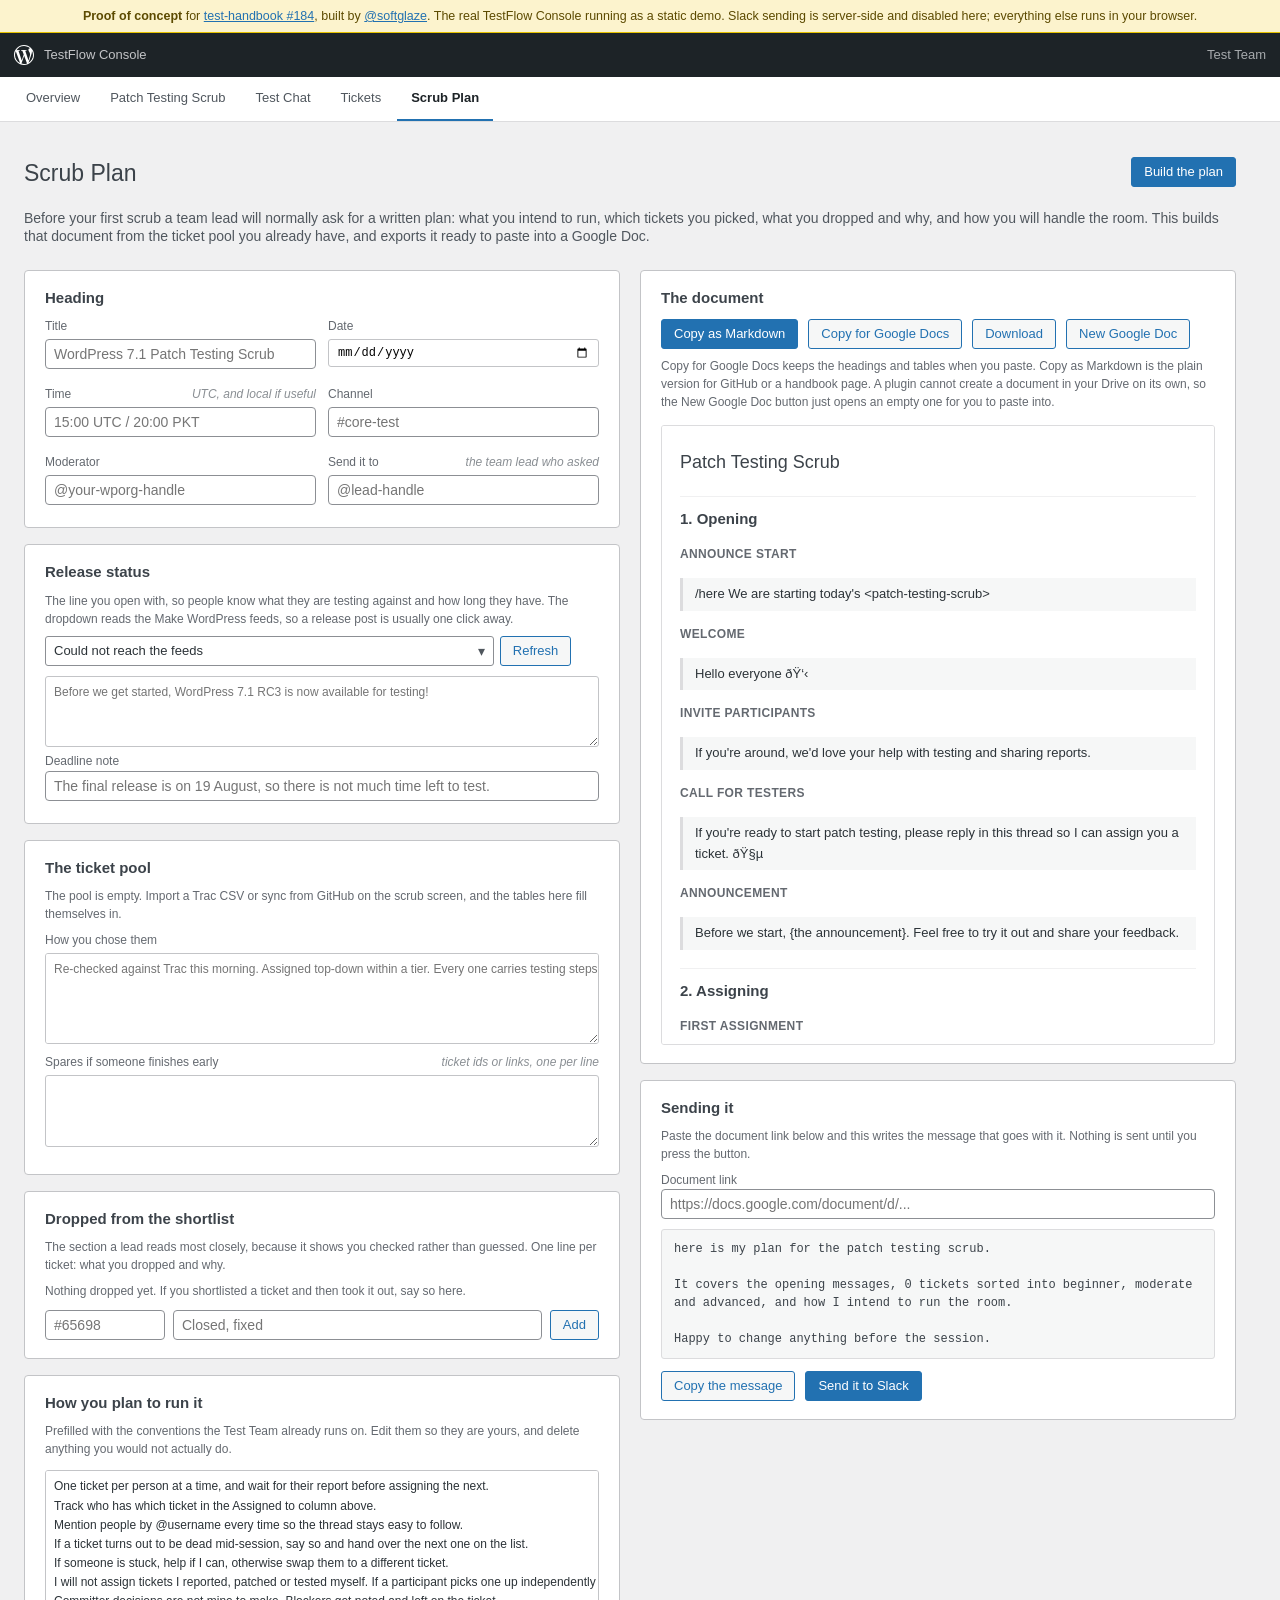
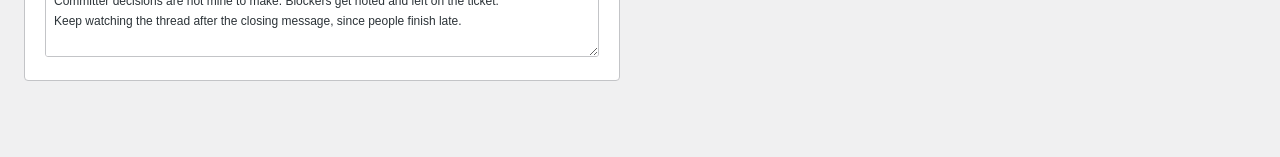
==== scrub-plan.html @ fba17d13 "Full demo: host the real TestFlow Console (5 screens, real CSS/JS) with data shim and Slack stub" ====
<!DOCTYPE html>
<html lang="en">
<head>
<meta charset="utf-8">
<meta name="viewport" content="width=device-width, initial-scale=1">
<title>Scrub Plan - TestFlow Console (demo)</title>
<link rel="stylesheet" href="assets/css/dashicons.min.css">
<link rel="stylesheet" href="assets/css/demo-frame.css">
<link rel="stylesheet" href="assets/css/admin.css">
</head>
<body>
<div class="tfdemo-ribbon"><strong>Proof of concept</strong> for <a href="https://github.com/WordPress/test-handbook/issues/184">test-handbook #184</a>, built by <a href="https://profiles.wordpress.org/softglaze/">@softglaze</a>. The real TestFlow Console running as a static demo. Slack sending is server-side and disabled here; everything else runs in your browser.</div>
<div class="tfdemo-adminbar"><svg viewBox="0 0 24 24" aria-hidden="true"><path d="M21.469 6.825c.84 1.537 1.318 3.3 1.318 5.175 0 3.979-2.156 7.456-5.363 9.325l3.295-9.527c.615-1.54.82-2.771.82-3.864 0-.405-.026-.78-.07-1.11m-7.981.105c.647-.03 1.232-.105 1.232-.105.582-.075.514-.93-.067-.899 0 0-1.755.135-2.88.135-1.064 0-2.85-.15-2.85-.15-.585-.03-.661.855-.075.885 0 0 .54.061 1.125.09l1.68 4.605-2.37 7.08L5.354 7.03c.649-.03 1.234-.1 1.234-.1.585-.075.516-.93-.065-.896 0 0-1.746.138-2.874.138-.2 0-.438-.008-.69-.015C4.911 3.15 8.235 1.215 12 1.215c2.809 0 5.365 1.072 7.286 2.833-.046-.003-.091-.009-.141-.009-1.06 0-1.812.923-1.812 1.914 0 .89.513 1.643 1.06 2.531.411.72.89 1.643.89 2.977 0 .923-.354 1.994-.821 3.479l-1.075 3.585-3.9-11.61.001.014zM12 22.784c-1.059 0-2.081-.153-3.048-.437l3.237-9.406 3.315 9.087c.024.053.05.101.078.149-1.12.393-2.325.609-3.582.609M1.211 12c0-1.564.336-3.05.935-4.39L7.29 21.709C3.694 19.96 1.212 16.271 1.211 12M12 0C5.385 0 0 5.385 0 12s5.385 12 12 12 12-5.385 12-12S18.615 0 12 0"/></svg><span>TestFlow Console</span><span class="who">Test Team</span></div>
<nav class="tfdemo-nav"><a href="index.html">Overview</a><a href="scrub.html">Patch Testing Scrub</a><a href="test-chat.html">Test Chat</a><a href="tickets.html">Tickets</a><a href="scrub-plan.html" class="current">Scrub Plan</a></nav>
<div id="wpbody-content">
<div class="wrap tf-wrap tf-plan">

	<div class="tf-header">
		<h1>Scrub Plan</h1>
		<div class="tf-timer-controls">
			<button type="button" id="tf-plan-build" class="button button-primary">Build the plan</button>
		</div>
	</div>

	<p class="tf-overview-intro">
		Before your first scrub a team lead will normally ask for a written plan: what you intend to run, which tickets you picked, what you dropped and why, and how you will handle the room. This builds that document from the ticket pool you already have, and exports it ready to paste into a Google Doc.	</p>

	<div class="tf-plan-grid">

		<div class="tf-plan-form">

			<div class="tf-overview-panel">
				<h2>Heading</h2>

				<div class="tf-plan-fields">
					<label class="tf-pool-label" for="tf-plan-title">
						Title						<input type="text" id="tf-plan-title" class="tf-text-input" placeholder="WordPress 7.1 Patch Testing Scrub">
					</label>

					<label class="tf-pool-label" for="tf-plan-date">
						Date						<input type="date" id="tf-plan-date" class="tf-text-input">
					</label>

					<label class="tf-pool-label" for="tf-plan-time">
						Time						<span class="tf-pool-hint">UTC, and local if useful</span>
						<input type="text" id="tf-plan-time" class="tf-text-input" placeholder="15:00 UTC / 20:00 PKT">
					</label>

					<label class="tf-pool-label" for="tf-plan-channel">
						Channel						<input type="text" id="tf-plan-channel" class="tf-text-input" placeholder="#core-test">
					</label>

					<label class="tf-pool-label" for="tf-plan-moderator">
						Moderator						<input type="text" id="tf-plan-moderator" class="tf-text-input" placeholder="@your-wporg-handle">
					</label>

					<label class="tf-pool-label" for="tf-plan-lead">
						Send it to						<span class="tf-pool-hint">the team lead who asked</span>
						<input type="text" id="tf-plan-lead" class="tf-text-input" placeholder="@lead-handle">
					</label>
				</div>
			</div>

			<div class="tf-overview-panel">
				<h2>Release status</h2>
				<p class="tf-overview-note">
					The line you open with, so people know what they are testing against and how long they have. The dropdown reads the Make WordPress feeds, so a release post is usually one click away.				</p>

				<div class="tf-announce-pick">
					<select id="tf-plan-release-picker" class="tf-announce-select">
						<option value="">Loading recent WordPress posts...</option>
					</select>
					<button type="button" id="tf-plan-release-refresh" class="button button-small">Refresh</button>
				</div>

				<textarea id="tf-plan-release" class="tf-pool-textarea" rows="3" placeholder="Before we get started, WordPress 7.1 RC3 is now available for testing!"></textarea>

				<label class="tf-pool-label" for="tf-plan-deadline">
					Deadline note					<input type="text" id="tf-plan-deadline" class="tf-text-input" placeholder="The final release is on 19 August, so there is not much time left to test.">
				</label>
			</div>

			<div class="tf-overview-panel">
				<h2>The ticket pool</h2>
				<p class="tf-overview-note" id="tf-plan-pool-note">Reading the pool...</p>

				<label class="tf-pool-label" for="tf-plan-pool-intro">
					How you chose them					<textarea id="tf-plan-pool-intro" class="tf-pool-textarea" rows="4" placeholder="Re-checked against Trac this morning. Assigned top-down within a tier. Every one carries testing steps on the ticket, so contributors get instructions without waiting on me."></textarea>
				</label>

				<label class="tf-pool-label" for="tf-plan-spares">
					Spares if someone finishes early					<span class="tf-pool-hint">ticket ids or links, one per line</span>
					<textarea id="tf-plan-spares" class="tf-pool-textarea" rows="3"></textarea>
				</label>
			</div>

			<div class="tf-overview-panel">
				<h2>Dropped from the shortlist</h2>
				<p class="tf-overview-note">
					The section a lead reads most closely, because it shows you checked rather than guessed. One line per ticket: what you dropped and why.				</p>

				<div id="tf-plan-dropped-list"></div>

				<div class="tf-plan-drop-add">
					<input type="text" id="tf-plan-drop-ticket" class="tf-text-input" placeholder="#65698">
					<input type="text" id="tf-plan-drop-reason" class="tf-text-input" placeholder="Closed, fixed">
					<button type="button" id="tf-plan-drop-add" class="button">Add</button>
				</div>
			</div>

			<div class="tf-overview-panel">
				<h2>How you plan to run it</h2>
				<p class="tf-overview-note">
					Prefilled with the conventions the Test Team already runs on. Edit them so they are yours, and delete anything you would not actually do.				</p>

				<textarea id="tf-plan-rules" class="tf-pool-textarea" rows="9">One ticket per person at a time, and wait for their report before assigning the next.
Track who has which ticket in the Assigned to column above.
Mention people by @username every time so the thread stays easy to follow.
If a ticket turns out to be dead mid-session, say so and hand over the next one on the list.
If someone is stuck, help if I can, otherwise swap them to a different ticket.
I will not assign tickets I reported, patched or tested myself. If a participant picks one up independently that is fine.
Committer decisions are not mine to make. Blockers get noted and left on the ticket.
Keep watching the thread after the closing message, since people finish late.</textarea>
			</div>

		</div>

		<div class="tf-plan-output">

			<div class="tf-overview-panel">
				<h2>The document</h2>

				<div class="tf-overview-actions">
					<button type="button" id="tf-plan-copy-md" class="button button-primary">Copy as Markdown</button>
					<button type="button" id="tf-plan-copy-rich" class="button">Copy for Google Docs</button>
					<button type="button" id="tf-plan-download" class="button">Download</button>
					<a class="button" id="tf-plan-newdoc" href="https://docs.google.com/document/create" target="_blank" rel="noopener noreferrer">New Google Doc</a>
				</div>

				<p class="tf-overview-note" id="tf-plan-status" aria-live="polite"></p>

				<p class="tf-overview-note">
					Copy for Google Docs keeps the headings and tables when you paste. Copy as Markdown is the plain version for GitHub or a handbook page. A plugin cannot create a document in your Drive on its own, so the New Google Doc button just opens an empty one for you to paste into.				</p>

				<div id="tf-plan-preview" class="tf-plan-preview"></div>
			</div>

			<div class="tf-overview-panel">
				<h2>Sending it</h2>
				<p class="tf-overview-note">
					Paste the document link below and this writes the message that goes with it. Nothing is sent until you press the button.				</p>

				<label class="tf-pool-label" for="tf-plan-doc-url">
					Document link					<input type="url" id="tf-plan-doc-url" class="tf-text-input" placeholder="https://docs.google.com/document/d/...">
				</label>

				<pre id="tf-plan-message" class="tf-notes-out"></pre>

				<div class="tf-overview-actions">
					<button type="button" id="tf-plan-copy-msg" class="button">Copy the message</button>
					<button type="button" id="tf-plan-send-msg" class="button button-primary">Send it to Slack</button>
					<span id="tf-plan-send-status" class="tf-overview-note" aria-live="polite"></span>
				</div>
			</div>

		</div>

	</div>

	<div id="tf-toast" class="tf-toast" aria-live="polite"></div>

</div>

</div>
<script src="assets/js/tf-data.js"></script>
<script src="assets/js/tf-demo-shim.js"></script>
<script src="assets/js/tf-picker.js"></script>
<script src="assets/js/tf-threads.js"></script>
<script src="assets/js/scrub-plan.js"></script>
</body>
</html>
---- assets/css/demo-frame.css ----
/* Demo frame + a compact WordPress-admin base, so the real Console screens
   render natively on a static host. The plugin's own admin.css loads AFTER
   this and wins for every .tf- element. */

:root{ --wp-admin-theme-color:#2271b1; --wp-admin-theme-color-darker-10:#135e96; --wp-admin-theme-color-darker-20:#0a4b78; }
*{box-sizing:border-box}
html{background:#f0f0f1}
body{margin:0;background:#f0f0f1;color:#3c434a;
  font-family:-apple-system,BlinkMacSystemFont,"Segoe UI",Roboto,Oxygen-Sans,Ubuntu,Cantarell,"Helvetica Neue",sans-serif;
  font-size:13px;line-height:1.4em}
a{color:#2271b1} a:hover{color:#135e96}
img{max-width:100%}
[hidden]{display:none!important}

/* proof-of-concept ribbon */
.tfdemo-ribbon{background:#fcf3cd;color:#5c4a00;font-size:12.5px;text-align:center;padding:7px 16px;border-bottom:1px solid #e6c200}
.tfdemo-ribbon strong{font-weight:700}

/* admin bar */
.tfdemo-adminbar{background:#1d2327;color:#c3c4c7;height:44px;display:flex;align-items:center;gap:10px;padding:0 14px;font-size:13px}
.tfdemo-adminbar svg{width:20px;height:20px;fill:#fff}
.tfdemo-adminbar .who{margin-left:auto;color:#a7aaad}

/* TestFlow submenu nav (stands in for the admin sidebar) */
.tfdemo-nav{background:#fff;border-bottom:1px solid #dcdcde;display:flex;gap:2px;flex-wrap:wrap;padding:0 12px}
.tfdemo-nav a{display:inline-block;padding:12px 14px;color:#50575e;font-size:13px;font-weight:500;text-decoration:none;border-bottom:2px solid transparent}
.tfdemo-nav a:hover{color:#135e96}
.tfdemo-nav a.current{color:#1d2327;border-bottom-color:#2271b1;font-weight:600}
.tfdemo-note{max-width:1400px;margin:12px auto 0;padding:0 22px}
.tfdemo-note .box{background:#f0f6fc;border:1px solid #c5d9ed;border-left:4px solid #2271b1;border-radius:3px;padding:10px 14px;font-size:12.5px;color:#1d2327}

/* content area */
#wpbody-content{padding:0 22px 60px;max-width:1440px;margin:0 auto}
.wrap{margin:16px 2px 0}
.wrap h1,.wp-heading-inline{font-size:23px;font-weight:400;margin:0;padding:9px 0 4px;line-height:1.3}
h2{font-size:14px}

/* buttons */
.button,.button-primary,.button-secondary{
  display:inline-flex;align-items:center;justify-content:center;gap:6px;
  text-decoration:none;font-size:13px;line-height:2.15384615;min-height:30px;
  margin:0;padding:0 12px;cursor:pointer;border-width:1px;border-style:solid;border-radius:3px;
  white-space:nowrap;box-sizing:border-box;font-family:inherit;-webkit-appearance:none;appearance:none}
.button,.button-secondary{color:#2271b1;border-color:#2271b1;background:#f6f7f7}
.button:hover,.button-secondary:hover{background:#f0f0f1;border-color:#0a4b78;color:#0a4b78}
.button-primary{color:#fff;border-color:#2271b1;background:#2271b1}
.button-primary:hover{background:#135e96;border-color:#135e96;color:#fff}
.button:disabled,.button[disabled]{color:#a7aaad!important;border-color:#dcdcde!important;background:#f6f7f7!important;cursor:default}
.button-link{background:none;border:none;color:#2271b1;cursor:pointer;padding:0;min-height:0}

/* form fields */
input[type=text],input[type=search],input[type=url],input[type=number],input[type=email],select,textarea{
  border:1px solid #8c8f94;border-radius:4px;background:#fff;color:#2c3338;font-size:14px;
  padding:0 8px;min-height:30px;line-height:2;box-shadow:0 0 0 transparent;font-family:inherit}
textarea{padding:6px 8px;line-height:1.5;min-height:auto}
input:focus,select:focus,textarea:focus{border-color:#2271b1;box-shadow:0 0 0 1px #2271b1;outline:2px solid transparent}
select{padding-right:24px}
label{font-size:13px}

/* tables */
.widefat{border:1px solid #c3c4c7;border-collapse:collapse;width:100%;background:#fff;box-shadow:0 1px 1px rgba(0,0,0,.04);border-radius:0}
.widefat *{word-wrap:break-word}
.widefat th,.widefat td{padding:8px 10px;text-align:left;vertical-align:middle}
.widefat thead th{border-bottom:1px solid #c3c4c7;font-weight:600;color:#2c3338}
.widefat tbody td{border-top:1px solid #f0f0f1}
.striped>tbody>tr:nth-child(odd){background:#f6f7f7}

/* misc WP helpers a view might use */
.screen-reader-text{position:absolute;width:1px;height:1px;overflow:hidden;clip:rect(1px,1px,1px,1px)}
.notice{background:#fff;border:1px solid #c3c4c7;border-left-width:4px;padding:8px 12px;margin:12px 0}
.notice-info{border-left-color:#72aee6}
.description{color:#646970;font-size:13px;font-style:italic}
hr{border:0;border-top:1px solid #dcdcde;margin:16px 0}

@media (max-width:782px){
  #wpbody-content{padding:0 12px 50px}
  .button,.button-primary{min-height:34px;line-height:2.4}
}
---- assets/css/admin.css ----
/* ── Overview ────────────────────────────────────────── */

.tf-overview-intro {
  font-size: 14px;
  color: #50575e;
  margin: 0 0 24px;
}

.tf-session-cards {
  display: grid;
  grid-template-columns: repeat(auto-fill, minmax(300px, 1fr));
  gap: 20px;
  max-width: 900px;
}

.tf-session-card {
  background: #fff;
  border: 1px solid #c3c4c7;
  border-radius: 4px;
  padding: 24px;
}

.tf-session-card h2 {
  margin: 0 0 10px;
  font-size: 16px;
}

.tf-session-card p {
  color: #50575e;
  font-size: 13px;
  line-height: 1.6;
  margin: 0 0 20px;
}

/* ── Layout ─────────────────────────────────────────── */

.tf-wrap {
  max-width: 1400px;
  padding-right: 20px;
}

.tf-header {
  display: flex;
  align-items: center;
  justify-content: space-between;
  padding: 12px 0 16px;
}

/* ── Timer ───────────────────────────────────────────── */

.tf-timer-controls {
  display: flex;
  align-items: center;
  gap: 8px;
}

.tf-timer {
  font-size: 26px;
  font-weight: 700;
  font-variant-numeric: tabular-nums;
  letter-spacing: 1px;
  color: #1d2327;
  min-width: 72px;
}

.tf-timer.is-warning {
  color: #d63638;
}

#tf-timer[contenteditable='true'] {
  outline: none;
  border-bottom: 2px solid #2271b1;
  cursor: text;
}

/* ── Body grid ───────────────────────────────────────── */

.tf-body {
  display: grid;
  /* minmax(0, 1fr), not 1fr. A bare 1fr keeps an automatic min-content floor,
     and the tracker table's min-content is wide enough that the right column
     took 891 of 1203px and starved the left one down to 296px. */
  /* Not equal halves. The left panel is mostly prose and reads fine at ~500px;
     the tracker carries three selects and two buttons per row and does not.
     Splitting 42/58 is what stops the table needing a scrollbar at 1440. */
  grid-template-columns: minmax(0, 42fr) minmax(0, 58fr);
  gap: 16px;
  align-items: start;
}

/* Same reason, one level down: grid and flex children will not shrink past
   their content unless told they may. */
.tf-body > * {
  min-width: 0;
}

/* ── Messages panel ──────────────────────────────────── */

.tf-messages-panel {
  background: #fff;
  border: 1px solid #c3c4c7;
  border-radius: 4px;
  overflow: hidden;
}

.tf-panel-section {
  padding: 16px;
  border-bottom: 1px solid #f0f0f1;
}

.tf-panel-section:last-child {
  border-bottom: none;
}

.tf-section-label {
  display: flex;
  align-items: center;
  gap: 8px;
  font-weight: 700;
  text-transform: uppercase;
  letter-spacing: 0.6px;
  color: #000;
  margin-bottom: 10px;
}

.tf-msg-row {
  display: flex;
  align-items: center;
  justify-content: space-between;
  gap: 16px;
  padding: 8px 0;
  border-bottom: 1px solid #f6f7f7;
}

.tf-msg-row--input {
  align-items: flex-start;
}

.tf-msg-row:last-child {
  border-bottom: none;
  padding-bottom: 0;
}

.tf-msg-row--input .tf-msg-content {
  flex: 1;
  min-width: 0;
}

.tf-msg-row--input .tf-text-input,
.tf-msg-row--input .tf-preview {
  width: 95%;
  box-sizing: border-box;
  margin-top: 6px;
}

.tf-msg-row--stacked {
  flex-direction: column;
  gap: 6px;
  margin-top: 10px;
  padding-top: 10px;
  border-top: 1px solid #f0f0f1;
  border-bottom: none;
}

.tf-duration-tag {
  display: inline-flex;
  align-items: center;
  gap: 4px;
  padding: 2px 8px;
  border-radius: 10px;
  background: #a285a8;
  color: #fff;
  font-size: 10px;
  font-weight: 400;
  text-transform: none;
  letter-spacing: 0;
}

.tf-duration-tag svg {
  width: 11px;
  height: 11px;
  flex-shrink: 0;
}

.tf-section-note {
  font-size: 12px;
  color: #00a32a;
  margin: 10px 0 0;
}

.tf-section-bullets {
  font-size: 12px;
  color: #00a32a;
  margin: 6px 0 0 16px;
  padding: 0;
  list-style: disc;
}

.tf-section-bullets li {
  margin-bottom: 3px;
}

.tf-msg-label {
  font-size: 11px;
  text-transform: uppercase;
  color: #ababab;
  margin-bottom: 2px;
}

.tf-optional {
  font-style: italic;
}

.tf-msg-text {
  color: #1d2327;
  line-height: 1.5;
}

.tf-inline-code {
  background: #f0f0f1;
  border-radius: 3px;
  padding: 3px 5px;
  font-family: monospace;
  font-size: 0.9em;
  color: #1d2327;
}

/* ── Copy buttons ────────────────────────────────────── */

.tf-copy-btn {
  flex-shrink: 0;
  padding: 4px 10px;
  font-size: 11px;
  background: #f6f7f7;
  border: 1px solid #c3c4c7;
  border-radius: 3px;
  cursor: pointer;
  white-space: nowrap;
  color: var(--wp-admin-theme-color);
  transition:
    background 0.15s,
    color 0.15s,
    border-color 0.15s;
}

.tf-copy-btn:hover {
  background: var(--wp-admin-theme-color);
  color: #fff;
  border-color: var(--wp-admin-theme-color);
}

.tf-copy-btn.is-copied {
  background: #00a32a;
  color: #fff;
  border-color: #00a32a;
}

.tf-copy-btn--full {
  width: 100%;
  text-align: center;
}

/* ── Inputs ──────────────────────────────────────────── */

.tf-text-input {
  width: 100%;
  padding: 5px 8px;
  border: 1px solid #c3c4c7;
  border-radius: 3px;
  font-size: 12px;
  box-sizing: border-box;
}

.tf-assign-inputs {
  display: flex;
  gap: 6px;
  margin-bottom: 8px;
}

.tf-assign-inputs .tf-text-input {
  width: 50%;
}

.tf-assign-btns {
  display: flex;
  flex-direction: column;
  gap: 6px;
  margin-top: 6px;
}

.tf-assign-btns-row {
  display: flex;
  gap: 6px;
}

.tf-assign-btns-row .tf-copy-btn {
  flex: 1;
  text-align: center;
}

/* ── Preview areas ───────────────────────────────────── */

.tf-preview {
  font-size: 12px;
  color: #1d2327;
  background: #f0f6fc;
  border: 1px solid #b8d4f0;
  border-radius: 3px;
  padding: 8px 10px;
  line-height: 1.5;
  min-height: 34px;
  word-break: break-word;
}

.tf-preview--muted {
  background: #f6f7f7;
  border-color: #dcdcde;
  color: #646970;
  font-style: italic;
}

/* ── Participant tracker ─────────────────────────────── */

.tf-tracker {
  background: #fff;
  border: 1px solid #c3c4c7;
  border-radius: 4px;
  padding: 16px;
}

/* The table is the widest thing on the page. If it ever outgrows its column
   again it scrolls inside this card rather than pushing the whole document
   sideways, which is how it broke the layout before. */
.tf-tracker-scroll {
  overflow-x: auto;
  margin: 0 -4px;
  padding: 0 4px;
}

.tf-tracker-header {
  display: flex;
  align-items: center;
  justify-content: space-between;
  gap: 12px;
  margin-bottom: 16px;
}

.tf-tracker-header h2 {
  margin: 0;
  font-size: 14px;
  white-space: nowrap;
}

.tf-add-participant {
  display: flex;
  gap: 8px;
  flex: 1;
  max-width: 380px;
}

.tf-add-participant .tf-text-input {
  font-size: 13px;
  padding: 6px 10px;
}

/* ── Table ───────────────────────────────────────────── */

/* Fixed layout so the declared column widths below are actually obeyed.
   With auto layout the browser sized columns from content and the widths
   were only ever suggestions, which is how Assigned Tickets ended up at
   76px next to a 331px actions column. */
.tf-table {
  font-size: 13px;
  table-layout: fixed;
  width: 100%;
}

/* Cells default to content-box, so every declared column width silently
   gained its own left and right padding. Five columns of that added 102px
   and the table overflowed its card by exactly that much. */
.tf-table th,
.tf-table td {
  box-sizing: border-box;
}

.tf-table th {
  font-size: 12px;
  background: #f0f0f1;
}

.tf-table tbody td {
  border-bottom: 1px solid #f5f5f5 !important;
  vertical-align: middle;
}

.tf-table th.tf-col-person {
  width: 100px;
  min-width: 88px;
}

.tf-table tbody td:first-child {
  max-width: 104px;
  white-space: nowrap;
  overflow: hidden;
  text-overflow: ellipsis;
}

.tf-ticket-item {
  display: inline-flex;
  align-items: center;
  white-space: nowrap;
}

.tf-table tbody tr:hover td {
  background: #f5f5f5;
}

.tf-empty-row td {
  text-align: center;
  color: #646970;
  padding: 32px !important;
  font-style: italic;
}

/* ── Status badges ───────────────────────────────────── */

.tf-badge {
  display: inline-flex;
  align-items: center;
  padding: 2px 9px;
  border-radius: 10px;
  font-size: 11px;
  font-weight: 600;
  text-transform: uppercase;
  letter-spacing: 0.3px;
  white-space: nowrap;
}

.tf-badge--joined {
  background: #f0f0f1;
  color: #646970;
}
.tf-badge--testing {
  background: #dff0f9;
  color: #007cba;
}
.tf-badge--reported {
  background: #edfaef;
  color: #00a32a;
}
.tf-badge--done {
  background: #f0f0f1;
  color: #646970;
}

/* ── Row actions ─────────────────────────────────────── */

/* Wrapping is what lets the whole table fit half the page: the select takes
   the first line and Check and Assign drop underneath when there is no room
   for all three. nowrap made the column demand its full width forever. */
.tf-row-actions {
  display: flex;
  align-items: center;
  justify-content: flex-end;
  gap: 5px;
  flex-wrap: wrap;
  row-gap: 4px;
}

.tf-inline-ticket-select,
.tf-row-actions .button {
  align-self: center;
  min-height: 26px !important;
  margin-bottom: 0 !important;
}

/* Full basis, so the select always claims its own line and Check and Assign
   sit underneath it. Side by side the three of them needed 223px of column. */
.tf-inline-ticket-select {
  flex: 1 1 100%;
  min-width: 0;
  max-width: 100%;
  height: 26px;
  padding: 0 6px;
  border: 1px solid #c3c4c7;
  border-radius: 3px;
  font-size: 12px;
  vertical-align: middle;
  min-height: 0 !important;
  line-height: 1 !important;
}

.tf-tracker select,
.tf-row-actions .button {
  font-size: 12px;
}

.tf-ticket-link {
  text-decoration: none;
}

.tf-ticket-link:hover {
  text-decoration: underline;
}

.tf-ticket-remove-btn {
  display: inline-flex;
  align-items: center;
  justify-content: center;
  width: 14px;
  height: 14px;
  border-radius: 50%;
  background: #d63638;
  color: #fff;
  border: none;
  cursor: pointer;
  font-size: 11px;
  line-height: 1;
  padding: 0.5px 0 1.5px 0;
  vertical-align: middle;
  margin: 0 1px 0 3px;
}

.tf-ticket-remove-btn:hover {
  background: #b32d2e;
}

.tf-btn-done {
  color: #646970 !important;
}

.tf-btn-remove {
  color: #d63638 !important;
}

/* ── Toast ───────────────────────────────────────────── */

.tf-toast {
  position: fixed;
  bottom: 28px;
  right: 28px;
  background: #1d2327;
  color: #fff;
  padding: 9px 16px;
  border-radius: 4px;
  font-size: 13px;
  z-index: 9999;
  opacity: 0;
  transform: translateY(8px);
  transition:
    opacity 0.2s ease,
    transform 0.2s ease;
  pointer-events: none;
}

.tf-toast.is-visible {
  opacity: 1;
  transform: translateY(0);
}

/* ── Pool setup ──────────────────────────────────────── */

.tf-pool-setup {
  display: grid;
  grid-template-columns: 1fr 2fr;
  gap: 12px;
  margin-bottom: 16px;
  padding-bottom: 16px;
  border-bottom: 1px solid #f0f0f1;
}

.tf-pool-label {
  display: block;
  font-size: 12px;
  color: #646970;
  margin-bottom: 4px;
}

.tf-pool-textarea {
  width: 100%;
  font-size: 12px;
  border: 1px solid #c3c4c7;
  border-radius: 3px;
  padding: 6px 8px;
  resize: vertical;
  box-sizing: border-box;
  line-height: 1.6;
  white-space: pre;
  overflow-x: auto;
}

/* ── Session footer ──────────────────────────────────── */

.tf-session-footer {
  margin-top: 20px;
  padding-top: 16px;
  border-top: 1px solid #f0f0f1;
}

.tf-btn-danger {
  color: #d63638 !important;
  border-color: #d63638 !important;
}

.tf-btn-danger:hover {
  background: #d63638 !important;
  color: #fff !important;
}

/* ── Clipboard bar ───────────────────────────────────── */

.tf-var-field {
  margin-bottom: 12px;
}

.tf-var-field:last-child {
  margin-bottom: 0;
}

.tf-resources {
  margin-top: 24px;
  border: 1px solid #c3c4c7;
  border-radius: 4px;
  padding: 16px;
}

.tf-resources .tf-section-label {
  color: #6d7075;
}

.tf-resource-links {
  margin: 6px 0 0 16px;
  padding: 0;
  list-style: disc;
}

.tf-resource-links li {
  margin-bottom: 4px;
  color: #8c8f94;
}

.tf-resource-links a {
  color: inherit;
  text-decoration: none;
}

.tf-resource-links a:hover {
  color: #50575e;
  text-decoration: underline;
}

.tf-clipboard-label {
  margin-top: 20px;
  margin-bottom: 6px;
}

.tf-clipboard-bar {
  background: #1d2327;
  border-radius: 4px;
  padding: 12px 16px;
  display: flex;
  align-items: flex-start;
  gap: 12px;
  overflow: hidden;
  min-width: 0;
}

.tf-clipboard-text {
  flex: 1;
  font-family: monospace;
  font-size: 13px;
  color: #e2e4e7;
  word-break: break-word;
  overflow-wrap: break-word;
  min-width: 0;
}

.tf-clipboard-text--empty {
  color: #7a848e;
  font-style: italic;
}

.tf-clipboard-copy-btn {
  background: none;
  border: none;
  cursor: pointer;
  padding: 0;
  color: #fff;
  flex-shrink: 0;
  opacity: 0.5;
  transition: opacity 0.15s;
  display: flex;
  align-items: center;
}

.tf-clipboard-copy-btn:hover {
  opacity: 1;
}

.tf-clipboard-copy-btn .dashicons {
  font-size: 18px;
  width: 18px;
  height: 18px;
}

/* ── Sticky header + right column (desktop only) ────── */

@media (min-width: 1101px) {
  /* Sticky so the timer stays in view while scrolling a long session. The
     overview has no timer, so it opts out and scrolls normally. */
  .tf-header {
    position: sticky;
    top: 32px;
    background: #f0f0f1;
    z-index: 100;
  }

  .tf-overview .tf-header {
    position: static;
  }

  .tf-right-col {
    position: sticky;
    top: 100px;
  }
}

/* ── Responsive ──────────────────────────────────────── */

@media (max-width: 1100px) {
  .tf-body {
    grid-template-columns: 1fr;
  }
}

@media (max-width: 600px) {
  .tf-header {
    flex-direction: column;
    align-items: flex-start;
    gap: 12px;
  }

  .tf-pool-setup {
    grid-template-columns: 1fr;
  }

  .tf-row-actions .button {
    font-size: 12px !important;
    padding: 4px 8px !important;
    height: auto !important;
    min-height: 0 !important;
    line-height: 1.4 !important;
    white-space: nowrap;
  }

  .tf-inline-ticket-select {
    height: 26px !important;
    font-size: 12px !important;
    min-height: 0 !important;
    min-width: 0;
    flex-shrink: 1;
  }

  .tf-table tbody td:first-child {
    max-width: 80px;
  }
}

/* ── Level matching ──────────────────────────────────────────── */

.tf-pool-hint {
  float: right;
  font-style: italic;
  color: #8a8f94;
}

.tf-table th.tf-col-level {
  width: 110px;
  min-width: 98px;
}

/* Both columns previously had no width at all. Assigned Tickets lost the
   argument and collapsed to 76px, which wrapped its placeholder one word to
   a line and pushed every row to 119px tall. */
.tf-table th.tf-col-assigned {
  width: 124px;
  min-width: 106px;
}

.tf-table th.tf-col-actions {
  width: 180px;
  min-width: 150px;
}

.tf-assigned-cell {
  display: flex;
  flex-direction: column;
  align-items: flex-start;
  gap: 4px;
}

.tf-assigned-idle {
  color: #646970;
  font-style: italic;
  line-height: 1.3;
}

/* min-width matters: without it the wider Assigned Tickets cell starves this
   column and the select collapses to an unreadable sliver. */
/* 96px, not 86. "Advanced" plus the dropdown arrow measures 87, so the old
   floor clipped the longest option by a single pixel. */
.tf-level-select {
  width: 100%;
  min-width: 96px;
  max-width: 106px;
  font-size: 12px;
  height: 28px;
  line-height: 1;
}

/* A ticket whose level does not match the participant's. Still selectable,
   just sorted lower and visually quieter, so the moderator can override. */
.tf-opt-offlevel {
  color: #8a8f94;
}

.tf-import {
  margin: 0 0 16px;
  border: 1px solid #dcdcde;
  border-radius: 3px;
  background: #fff;
  padding: 0 12px;
}

.tf-import[open] {
  padding-bottom: 8px;
}

.tf-import-summary {
  cursor: pointer;
  padding: 10px 0;
  font-size: 12px;
  font-weight: 600;
  color: #1d2327;
}

.tf-import-note {
  font-size: 12px;
  color: #646970;
  margin: 0 0 12px;
}

.tf-import-status {
  margin-left: 10px;
  font-size: 12px;
  color: #646970;
}

#tf-import-csv-text {
  margin-top: 4px;
}

/* The Level column adds a fourth cell, which pushes the table's min-content
   width past a narrow viewport and drags the whole layout wide. Below the
   WordPress admin breakpoint, let the table scroll inside itself instead.
   Desktop layout is untouched. */
@media (max-width: 782px) {
  .tf-messages-panel,
  .tf-right-col,
  .tf-tracker {
    min-width: 0;
  }

  .tf-table {
    display: block;
    overflow-x: auto;
  }

  /* Below this width the table itself is the scroller, so the wrapper must
     stand down or the row gets two horizontal scrollbars stacked. */
  .tf-tracker-scroll {
    overflow-x: visible;
    margin: 0;
    padding: 0;
  }

  /* The row is a flex line of message plus Copy and Send. At phone widths the
     message alone fills it, so without wrapping the two buttons sat off the
     side of the screen where nothing could scroll to them. */
  .tf-msg-row {
    flex-wrap: wrap;
    gap: 8px;
  }

  .tf-msg-content {
    flex: 1 1 100%;
    min-width: 0;
  }

  .tf-msg-actions {
    margin-left: 0;
  }

  .tf-msg-row--input .tf-text-input,
  .tf-msg-row--input .tf-preview {
    width: 100%;
  }

  .tf-announce-pick {
    width: 100%;
  }
}

/* ── Assignment history ──────────────────────────────────────── */

.tf-history {
  /* Top margin so it does not sit flush against the participant table. */
  margin: 18px 0 16px;
  border: 1px solid #dcdcde;
  border-radius: 3px;
  background: #fff;
  padding: 0 12px;
}

.tf-history[open] {
  padding-bottom: 8px;
}

.tf-history-summary {
  font-size: 12px;
  color: #1d2327;
  font-weight: 600;
  margin: 0 0 8px;
}

.tf-history-note {
  font-size: 12px;
  color: #646970;
  margin: 8px 0 0;
}

.tf-history-table {
  font-size: 12px;
  margin-bottom: 8px;
}

.tf-history-table th,
.tf-history-table td {
  padding: 4px 8px;
}

/* A ticket this participant already had in an earlier session. Still
   selectable, sorted to the bottom, and the Assign button asks first. */
.tf-opt-repeat {
  font-style: italic;
}

@media (max-width: 782px) {
  .tf-history-table {
    display: block;
    overflow-x: auto;
  }
}

/* ── Done flow and Slack links ───────────────────────────────── */

.tf-ticket-done-btn {
  margin-left: 6px;
  padding: 1px 7px;
  font-size: 11px;
  line-height: 1.6;
  border: 1px solid #2271b1;
  border-radius: 3px;
  background: #f0f6fc;
  color: #2271b1;
  cursor: pointer;
}

.tf-ticket-done-btn:hover {
  background: #2271b1;
  color: #fff;
}

.tf-ticket-idle {
  color: #646970;
  font-style: italic;
}

.tf-done-chip {
  display: inline-block;
  margin-left: 0;
  padding: 1px 8px;
  font-size: 11px;
  border-radius: 9px;
  background: #edfaef;
  color: #00713b;
  border: 1px solid #b8e6c4;
}

.tf-status {
  display: inline-block;
  padding: 0 6px;
  font-size: 11px;
  border-radius: 9px;
  background: #f0f0f1;
  color: #646970;
}

.tf-status--done {
  background: #edfaef;
  color: #00713b;
}

.tf-slack {
  margin: 0 0 16px;
  border: 1px solid #dcdcde;
  border-radius: 3px;
  background: #fff;
  padding: 0 12px;
}

.tf-slack[open] {
  padding-bottom: 8px;
}

.tf-slack-fields {
  display: flex;
  flex-wrap: wrap;
  gap: 12px;
  margin-bottom: 8px;
}

.tf-slack-fields label {
  flex: 1 1 200px;
  min-width: 0;
}

.tf-slack-fields .tf-text-input {
  width: 100%;
  margin-top: 2px;
}

.tf-clipboard-slack-btn {
  margin-right: 8px;
  padding: 2px 10px;
  font-size: 11px;
  border: 1px solid #50575e;
  border-radius: 3px;
  background: transparent;
  color: #f0f0f1;
  cursor: pointer;
}

.tf-clipboard-slack-btn:hover {
  background: #2271b1;
  border-color: #2271b1;
}

.tf-slack-rule {
  border: 0;
  border-top: 1px solid #f0f0f1;
  margin: 12px 0;
}

.tf-slack-field--wide {
  flex: 1 1 320px;
}

.tf-slack-detected {
  font-size: 12px;
  color: #646970;
  margin: 0 0 8px;
}

/* ── CSV presets, progress and the import report ─────────────── */

.tf-csv-presets {
  margin: 0 0 12px 20px;
  font-size: 12px;
}

.tf-csv-presets li {
  margin-bottom: 6px;
}

.tf-csv-download {
  font-size: 11px;
  padding: 1px 6px;
  border: 1px solid #c3c4c7;
  border-radius: 3px;
  text-decoration: none;
}

.tf-csv-note {
  display: block;
  color: #646970;
  font-size: 11px;
}

.tf-checkbox {
  font-size: 12px;
  color: #1d2327;
}

.tf-progress-wrap {
  margin: 8px 0;
}

#tf-import-progress {
  width: 100%;
  height: 8px;
}

.tf-import-subhead {
  font-size: 12px;
  font-weight: 600;
  margin: 12px 0 6px;
}

.tf-import-table {
  font-size: 12px;
  margin-bottom: 8px;
}

.tf-import-table th,
.tf-import-table td {
  padding: 4px 8px;
}

.tf-cell-summary {
  max-width: 320px;
  overflow: hidden;
  text-overflow: ellipsis;
  white-space: nowrap;
}

.tf-omitted {
  border: 1px solid #dcdcde;
  border-radius: 3px;
  padding: 0 10px;
  margin-bottom: 8px;
  background: #fcfcfc;
}

.tf-omitted[open] {
  padding-bottom: 8px;
}

.tf-omitted-row {
  font-size: 12px;
  color: #646970;
  margin: 6px 0;
}

@media (max-width: 782px) {
  .tf-import-table {
    display: block;
    overflow-x: auto;
  }
}

.tf-thread-handle {
  width: 100%;
  max-width: 180px;
  font-size: 12px;
}

#tf-thread-report {
  margin-top: 8px;
}

/* ── Send buttons and message detail ─────────────────────────── */

/* Keep Copy and Send together on the right instead of Copy drifting with the
   text width. The row is a flex container, so the pair needs its own box. */
.tf-msg-row {
  align-items: flex-start;
}

.tf-msg-actions {
  display: flex;
  gap: 6px;
  flex: 0 0 auto;
  margin-left: auto;
  align-items: center;
}

.tf-send-btn {
  margin-left: 0;
  padding: 2px 9px;
  font-size: 11px;
  border: 1px solid #2271b1;
  border-radius: 3px;
  background: #2271b1;
  color: #fff;
  cursor: pointer;
}

.tf-send-btn:disabled {
  background: #f0f0f1;
  border-color: #c3c4c7;
  color: #a7aaad;
  cursor: not-allowed;
}

.tf-msg-toggle {
  border: 1px solid #c3c4c7;
  border-radius: 3px;
  background: #fff;
  font-size: 11px;
  padding: 1px 8px;
  cursor: pointer;
}

.tf-msg-detail td {
  background: #fbfbfc;
}

.tf-msg-list {
  margin: 4px 0 8px;
  font-size: 12px;
  max-height: 220px;
  overflow-y: auto;
}

.tf-msg-list li {
  margin-bottom: 4px;
  display: flex;
  gap: 8px;
}

.tf-msg-when {
  color: #646970;
  flex: 0 0 auto;
  font-variant-numeric: tabular-nums;
}

.tf-msg-body {
  white-space: pre-wrap;
  word-break: break-word;
}

.tf-reply-wrap {
  display: flex;
  gap: 8px;
  align-items: flex-start;
}

.tf-reply-box {
  flex: 1 1 auto;
  font-size: 12px;
}

/* ── Announcement picker and props ───────────────────────────── */

/* 95% to match the text input and the preview stacked underneath. At full
   width the picker row overhung both of them by the scrollbar's worth. */
.tf-announce-pick {
  display: flex;
  gap: 6px;
  margin-bottom: 6px;
  width: 95%;
  box-sizing: border-box;
}

.tf-announce-select {
  flex: 1 1 auto;
  min-width: 0;
  font-size: 12px;
  max-width: 100%;
}

.tf-props {
  margin: 16px 0;
  padding: 10px 12px;
  border: 1px solid #dcdcde;
  border-radius: 3px;
  background: #fff;
}

.tf-props .tf-preview {
  margin: 6px 0 10px;
}

.tf-live-label {
  margin-left: 12px;
}

.tf-thread-active {
  margin-top: 4px;
}

/* ── Per person routing ──────────────────────────────────────── */

.tf-table th.tf-col-route {
  width: 128px;
  min-width: 110px;
}

.tf-route-select {
  width: 100%;
  min-width: 106px;
  max-width: 130px;
  font-size: 12px;
  height: 28px;
  line-height: 1;
}

.tf-route-origin {
  display: block;
  font-size: 11px;
  color: #646970;
  margin-top: 2px;
}

/* ── Tickets table ───────────────────────────────────────────── */

.tf-body--single {
  display: block;
}

.tf-tickets-table {
  font-size: 12px;
  margin-top: 8px;
}

/* One heading per source, so a Gutenberg table never reads as a Trac one. */
.tf-tickets-group {
  margin: 22px 0 0;
  font-size: 14px;
  font-weight: 600;
  color: #1d2327;
  border-bottom: 1px solid #dcdcde;
  padding-bottom: 4px;
}

.tf-tickets-group:first-child {
  margin-top: 8px;
}

.tf-pool-breakdown {
  margin: 6px 0 0;
  font-size: 12px;
  color: #50575e;
  min-height: 16px;
}

.tf-tickets-table th,
.tf-tickets-table td {
  padding: 5px 8px;
  vertical-align: top;
}

.tf-cell-summary-wide {
  max-width: 420px;
}

@media (max-width: 1200px) {
  .tf-tickets-table {
    display: block;
    overflow-x: auto;
  }
}

/* ── wp.org identity ─────────────────────────────────────────── */

.tf-wporg-link {
  display: inline-block;
  margin-left: 6px;
  font-size: 11px;
}

.tf-wporg-badge {
  display: block;
  font-size: 10px;
  color: #00713b;
  margin-top: 2px;
}

/* ── Overview ────────────────────────────────────────────────── */

.tf-overview .tf-session-cards {
  grid-template-columns: repeat(auto-fill, minmax(260px, 1fr));
  max-width: none;
  gap: 16px;
  margin-bottom: 20px;
}

.tf-overview-grid {
  display: grid;
  grid-template-columns: minmax(0, 2fr) minmax(0, 1fr);
  gap: 20px;
  align-items: start;
}

.tf-overview-grid > * {
  min-width: 0;
}

.tf-status-strip {
  display: grid;
  grid-template-columns: repeat(auto-fit, minmax(170px, 1fr));
  gap: 12px;
  margin: 0 0 20px;
}

.tf-status-card {
  background: #fff;
  border: 1px solid #c3c4c7;
  border-radius: 4px;
  padding: 12px 14px;
  display: flex;
  flex-direction: column;
  gap: 2px;
}

.tf-status-key {
  font-size: 11px;
  text-transform: uppercase;
  letter-spacing: .04em;
  color: #646970;
}

.tf-status-value {
  font-size: 20px;
  line-height: 1.2;
  color: #1d2327;
}

/* Green only where something is genuinely live, so the colour keeps meaning. */
.tf-status-value.is-live {
  color: #00713b;
}

.tf-status-sub {
  font-size: 11px;
  color: #646970;
  line-height: 1.4;
}

.tf-overview-panel {
  background: #fff;
  border: 1px solid #c3c4c7;
  border-radius: 4px;
  padding: 18px 20px;
  margin-bottom: 16px;
}

.tf-overview-panel h2 {
  margin: 0 0 10px;
  font-size: 15px;
}

.tf-overview-sub {
  margin: 16px 0 6px;
  font-size: 13px;
  font-weight: 600;
  color: #1d2327;
}

.tf-overview-list,
.tf-recent-list {
  margin: 0 0 10px 18px;
  padding: 0;
  color: #50575e;
  font-size: 13px;
  line-height: 1.6;
}

.tf-overview-list li,
.tf-recent-list li {
  margin-bottom: 6px;
}

.tf-recent-list {
  list-style: none;
  margin-left: 0;
}

.tf-overview-note {
  font-size: 12px;
  color: #646970;
  line-height: 1.5;
  margin: 8px 0;
}

.tf-overview-actions {
  display: flex;
  align-items: center;
  gap: 10px;
  flex-wrap: wrap;
  margin-top: 12px;
}

.tf-card-state {
  font-size: 12px;
  color: #2271b1;
  margin: 0 0 12px;
  min-height: 16px;
}

/* ── Checklist ───────────────────────────────────────────────── */

.tf-checklist {
  margin: 0;
  padding: 0;
  list-style: none;
  font-size: 13px;
  line-height: 1.5;
}

.tf-checklist li {
  position: relative;
  padding: 5px 0 5px 26px;
  color: #50575e;
  border-bottom: 1px solid #f0f0f1;
}

.tf-checklist li:last-child {
  border-bottom: none;
}

.tf-checklist li::before {
  position: absolute;
  left: 2px;
  top: 5px;
  font-weight: 600;
}

.tf-checklist li.is-done::before {
  content: "\2713";
  color: #00713b;
}

.tf-checklist li.is-done {
  color: #1d2327;
}

.tf-checklist li.is-todo::before {
  content: "\25cb";
  color: #b32d2e;
}

/* Not a failure, just something this plugin has no way to look up. */
.tf-checklist li.is-unknown::before {
  content: "?";
  color: #996800;
}

.tf-check-note {
  color: #996800;
}

@media (max-width: 1100px) {
  .tf-overview-grid {
    grid-template-columns: minmax(0, 1fr);
  }
}

/* ── Test Chat: attendance and notes ─────────────────────────── */

.tf-attendance-list {
  margin: 6px 0;
  padding: 0;
  list-style: none;
  font-size: 13px;
}

.tf-attendance-list li {
  display: flex;
  align-items: center;
  gap: 8px;
  padding: 4px 0;
  border-bottom: 1px solid #f0f0f1;
}

.tf-attendance-list li:last-child {
  border-bottom: none;
}

.tf-attendance-list label {
  display: flex;
  align-items: center;
  gap: 6px;
  flex: 1 1 auto;
  min-width: 0;
}

.tf-attendance-real,
.tf-attendance-count {
  font-size: 11px;
  color: #646970;
}

.tf-attendance-count {
  margin-left: auto;
  white-space: nowrap;
}

/* Preformatted so the notes are copied exactly as they will be pasted. */
.tf-notes-out {
  margin: 10px 0 0;
  padding: 10px 12px;
  background: #f6f7f7;
  border: 1px solid #dcdcde;
  border-radius: 3px;
  font-size: 12px;
  line-height: 1.5;
  white-space: pre-wrap;
  word-break: break-word;
  max-height: 320px;
  overflow-y: auto;
}

.tf-notes-out:empty {
  display: none;
}

.tf-slack-actions {
  display: flex;
  align-items: center;
  gap: 8px;
  flex-wrap: wrap;
  margin: 10px 0 0;
}

/* A select inside one of these field labels sizes itself to its widest
   option, because the label is a flex item and not a flex container, so the
   flex rules on .tf-announce-select never applied. Pin it to the label. */
.tf-slack-fields label {
  min-width: 0;
}

.tf-slack-fields select,
.tf-slack-fields input,
.tf-slack-fields textarea {
  width: 100%;
  max-width: 100%;
  box-sizing: border-box;
}

/* ── Picker ──────────────────────────────────────────────────── */

.tf-picker {
  position: relative;
  flex: 1 1 auto;
  min-width: 0;
}

/* Kept in the DOM and kept authoritative. Everything else reads its value. */
.tf-picker-native {
  position: absolute;
  width: 1px;
  height: 1px;
  padding: 0;
  margin: -1px;
  overflow: hidden;
  clip: rect(0 0 0 0);
  white-space: nowrap;
  border: 0;
}

.tf-picker-button {
  display: flex;
  align-items: center;
  gap: 8px;
  width: 100%;
  min-height: 30px;
  padding: 4px 8px;
  background: #fff;
  border: 1px solid #8c8f94;
  border-radius: 3px;
  font-size: 13px;
  color: #2c3338;
  cursor: pointer;
  text-align: left;
}

.tf-picker-button:hover {
  border-color: #2271b1;
}

.tf-picker-button:focus-visible {
  outline: 2px solid #2271b1;
  outline-offset: 0;
}

.tf-picker-button[disabled] {
  background: #f0f0f1;
  color: #8c8f94;
  cursor: default;
}

.tf-picker-label {
  flex: 1 1 auto;
  min-width: 0;
  overflow: hidden;
  text-overflow: ellipsis;
  white-space: nowrap;
}

.tf-picker-caret {
  flex: 0 0 auto;
  color: #50575e;
  font-size: 14px;
  line-height: 1;
}

/* The whole point: a panel the page owns, so it cannot outgrow its column
   or run off the bottom of the screen the way native option lists do. */
.tf-picker-panel {
  position: absolute;
  z-index: 200;
  top: calc(100% + 2px);
  left: 0;
  right: 0;
  max-height: 320px;
  overflow-y: auto;
  background: #fff;
  border: 1px solid #c3c4c7;
  border-radius: 3px;
  box-shadow: 0 4px 14px rgba(0, 0, 0, .14);
}

.tf-picker-list {
  margin: 0;
  padding: 4px 0;
  list-style: none;
}

.tf-picker-option {
  margin: 0;
  padding: 6px 10px;
  font-size: 12px;
  line-height: 1.4;
  color: #2c3338;
  cursor: pointer;
  /* Long feed titles wrap instead of forcing the panel wider. */
  white-space: normal;
  overflow-wrap: anywhere;
}

.tf-picker-option.is-active {
  background: #2271b1;
  color: #fff;
}

.tf-picker-option.is-disabled {
  color: #8c8f94;
  cursor: default;
}

/* ── Thread manager ──────────────────────────────────────────── */

.tf-threads-native {
  display: none;
}

.tf-thread-list {
  margin: 0 0 8px;
  padding: 0;
  list-style: none;
}

.tf-thread-item {
  display: flex;
  align-items: flex-start;
  gap: 8px;
  padding: 7px 0;
  border-bottom: 1px solid #f0f0f1;
}

.tf-thread-item:last-child {
  border-bottom: none;
}

.tf-thread-item.is-invalid {
  background: #fcf0f1;
}

.tf-thread-main {
  flex: 1 1 auto;
  min-width: 0;
  display: flex;
  flex-direction: column;
  gap: 1px;
}

.tf-thread-name-text {
  font-size: 13px;
  font-weight: 600;
  color: #1d2327;
}

.tf-thread-link {
  font-size: 11px;
  color: #2271b1;
  text-decoration: none;
  overflow: hidden;
  text-overflow: ellipsis;
  white-space: nowrap;
}

.tf-thread-warn {
  font-size: 11px;
  color: #b32d2e;
}

.tf-thread-actions {
  flex: 0 0 auto;
  display: flex;
  gap: 4px;
}

.tf-thread-remove {
  color: #b32d2e;
}

.tf-thread-empty {
  margin: 0 0 8px;
  font-size: 12px;
  color: #646970;
}

.tf-thread-form {
  margin: 8px 0 0;
  padding: 10px 12px;
  background: #f6f7f7;
  border: 1px solid #dcdcde;
  border-radius: 3px;
}

.tf-thread-form .tf-pool-label {
  display: block;
  margin-bottom: 8px;
}

.tf-thread-form-actions {
  display: flex;
  gap: 6px;
}

.tf-thread-status {
  margin: 8px 0 0;
  font-size: 12px;
  color: #646970;
}

.tf-thread-status:empty {
  display: none;
}

/* Space between the stacked panels in the Test Chat right column, so the
   Slack block does not sit flush against the session variables above it. */
.tf-right-col > details.tf-slack {
  margin-top: 16px;
}

/* ── Invite helper ───────────────────────────────────────────── */

.tf-invite-box {
  margin-top: 14px;
  padding: 12px 14px;
  background: #f6f7f7;
  border: 1px solid #dcdcde;
  border-radius: 3px;
}

.tf-invite-row {
  display: flex;
  gap: 8px;
  align-items: center;
  margin-top: 4px;
}

.tf-invite-row .tf-text-input {
  flex: 1 1 auto;
  min-width: 0;
  font-family: Consolas, Monaco, monospace;
  font-size: 12px;
}

/* ── Overview pointer, shown on the two session screens ──────── */

.tf-overview-pointer {
  margin: 16px 0 0;
  padding: 10px 12px;
  background: #fff;
  border: 1px solid #dcdcde;
  border-left: 3px solid #2271b1;
  border-radius: 3px;
  font-size: 12px;
  color: #50575e;
  line-height: 1.5;
}

.tf-overview-panel--new {
  border-left: 3px solid #00713b;
}

.tf-new-flag {
  display: inline-block;
  margin-left: 8px;
  padding: 1px 8px;
  font-size: 10px;
  font-weight: 600;
  text-transform: uppercase;
  letter-spacing: .04em;
  border-radius: 9px;
  background: #edfaef;
  color: #00713b;
  border: 1px solid #b8e6c4;
  vertical-align: middle;
}

/* ── Scrub Plan ──────────────────────────────────────────────── */

.tf-plan-grid {
  display: grid;
  grid-template-columns: minmax(0, 1fr) minmax(0, 1fr);
  gap: 20px;
  align-items: start;
}

.tf-plan-grid > * {
  min-width: 0;
}

.tf-plan-fields {
  display: grid;
  grid-template-columns: repeat(auto-fit, minmax(180px, 1fr));
  gap: 12px;
}

.tf-plan-fields .tf-pool-label {
  display: block;
}

.tf-plan-fields input {
  width: 100%;
  box-sizing: border-box;
  margin-top: 4px;
}

.tf-plan-drop-add {
  display: grid;
  grid-template-columns: 120px minmax(0, 1fr) auto;
  gap: 8px;
  margin-top: 10px;
}

.tf-plan-drop-add input {
  width: 100%;
  box-sizing: border-box;
}

.tf-drop-reason {
  font-size: 12px;
  color: #50575e;
  line-height: 1.4;
}

/* The preview renders the same markup the rich copy puts on the clipboard,
   so what you see here is what lands in the document. */
.tf-plan-preview {
  margin-top: 14px;
  padding: 16px 18px;
  background: #fff;
  border: 1px solid #dcdcde;
  border-radius: 3px;
  font-size: 13px;
  line-height: 1.6;
  max-height: 620px;
  overflow: auto;
}

.tf-plan-preview h1 {
  font-size: 18px;
  margin: 0 0 6px;
}

.tf-plan-preview h2 {
  font-size: 15px;
  margin: 18px 0 6px;
  padding-top: 10px;
  border-top: 1px solid #f0f0f1;
}

.tf-plan-preview h3 {
  font-size: 13px;
  margin: 14px 0 4px;
}

.tf-plan-preview table {
  border-collapse: collapse;
  width: 100%;
  margin: 6px 0 12px;
  font-size: 12px;
}

.tf-plan-preview th,
.tf-plan-preview td {
  border: 1px solid #dcdcde;
  padding: 5px 8px;
  text-align: left;
  vertical-align: top;
}

.tf-plan-preview th {
  background: #f6f7f7;
}

.tf-plan-preview ul {
  margin: 6px 0 12px 18px;
}

.tf-plan .tf-pool-textarea {
  width: 100%;
  box-sizing: border-box;
  margin-top: 4px;
}

@media (max-width: 1100px) {
  .tf-plan-grid {
    grid-template-columns: minmax(0, 1fr);
  }
}

/* Quoted message templates inside the plan preview. */
.tf-plan-preview blockquote {
  margin: 4px 0 10px;
  padding: 6px 12px;
  border-left: 3px solid #dcdcde;
  background: #f6f7f7;
  color: #2c3338;
}

.tf-plan-preview blockquote p {
  margin: 0;
}

.tf-plan-preview strong {
  font-size: 12px;
  text-transform: uppercase;
  letter-spacing: .03em;
  color: #646970;
}

/* ── First-time walkthrough ──────────────────────────────────── */

.tf-overview-panel--steps {
  border-left: 3px solid #2271b1;
}

.tf-steps {
  margin: 12px 0 0;
  padding: 0 0 0 22px;
  counter-reset: tf-step;
}

.tf-steps li {
  margin: 0 0 14px;
  padding-left: 4px;
  font-size: 13px;
  line-height: 1.6;
}

.tf-steps li:last-child {
  margin-bottom: 4px;
}

.tf-steps strong {
  display: block;
  color: #1d2327;
  font-size: 13px;
  margin-bottom: 2px;
}

.tf-steps span {
  display: block;
  color: #50575e;
}
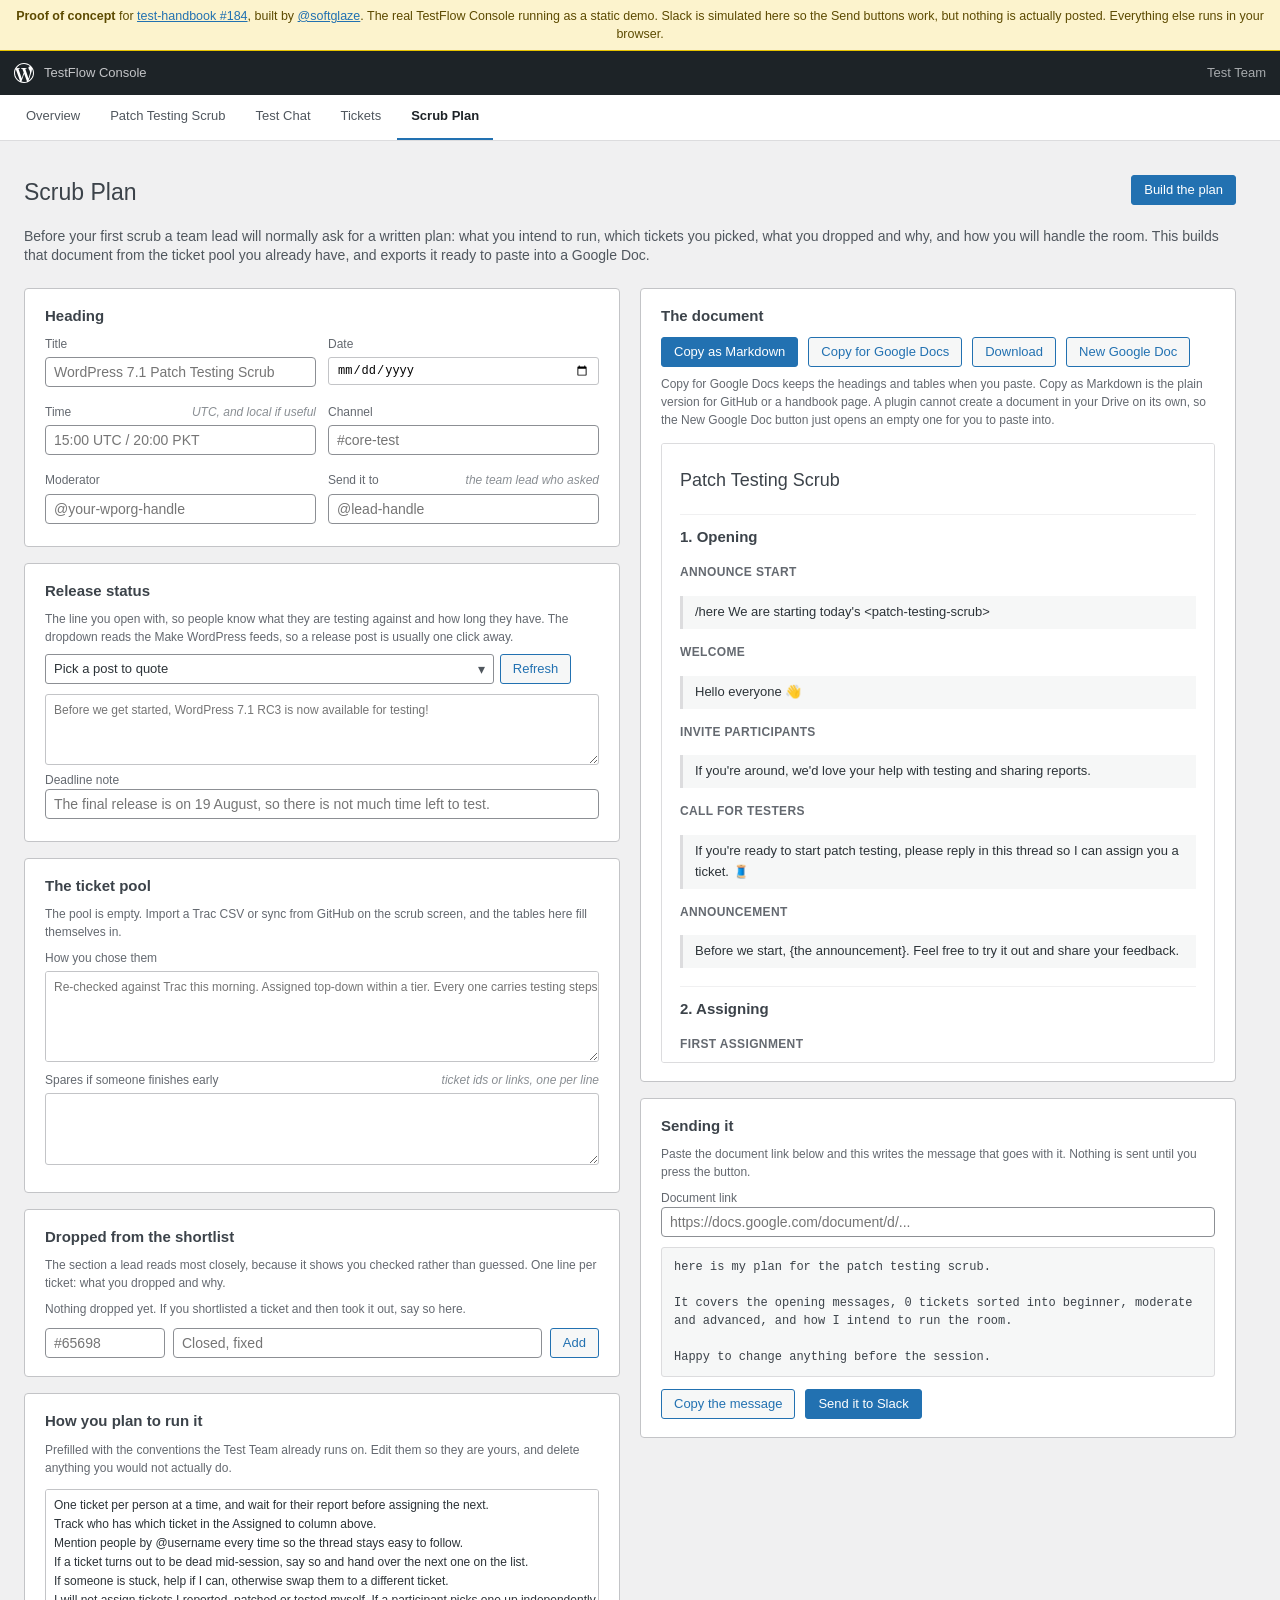
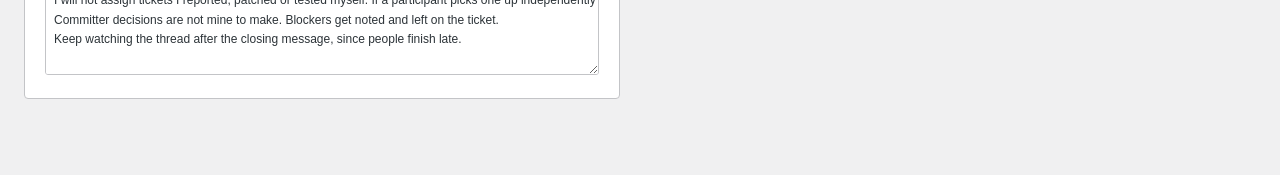
==== commit e0b65b45: "Simulate Slack so Send buttons work; rewrite localhost admin links to demo pages" ====
--- a/scrub-plan.html
+++ b/scrub-plan.html
@@ -9,7 +9,7 @@
 <link rel="stylesheet" href="assets/css/admin.css">
 </head>
 <body>
-<div class="tfdemo-ribbon"><strong>Proof of concept</strong> for <a href="https://github.com/WordPress/test-handbook/issues/184">test-handbook #184</a>, built by <a href="https://profiles.wordpress.org/softglaze/">@softglaze</a>. The real TestFlow Console running as a static demo. Slack sending is server-side and disabled here; everything else runs in your browser.</div>
+<div class="tfdemo-ribbon"><strong>Proof of concept</strong> for <a href="https://github.com/WordPress/test-handbook/issues/184">test-handbook #184</a>, built by <a href="https://profiles.wordpress.org/softglaze/">@softglaze</a>. The real TestFlow Console running as a static demo. Slack is simulated here so the Send buttons work, but nothing is actually posted. Everything else runs in your browser.</div>
 <div class="tfdemo-adminbar"><svg viewBox="0 0 24 24" aria-hidden="true"><path d="M21.469 6.825c.84 1.537 1.318 3.3 1.318 5.175 0 3.979-2.156 7.456-5.363 9.325l3.295-9.527c.615-1.54.82-2.771.82-3.864 0-.405-.026-.78-.07-1.11m-7.981.105c.647-.03 1.232-.105 1.232-.105.582-.075.514-.93-.067-.899 0 0-1.755.135-2.88.135-1.064 0-2.85-.15-2.85-.15-.585-.03-.661.855-.075.885 0 0 .54.061 1.125.09l1.68 4.605-2.37 7.08L5.354 7.03c.649-.03 1.234-.1 1.234-.1.585-.075.516-.93-.065-.896 0 0-1.746.138-2.874.138-.2 0-.438-.008-.69-.015C4.911 3.15 8.235 1.215 12 1.215c2.809 0 5.365 1.072 7.286 2.833-.046-.003-.091-.009-.141-.009-1.06 0-1.812.923-1.812 1.914 0 .89.513 1.643 1.06 2.531.411.72.89 1.643.89 2.977 0 .923-.354 1.994-.821 3.479l-1.075 3.585-3.9-11.61.001.014zM12 22.784c-1.059 0-2.081-.153-3.048-.437l3.237-9.406 3.315 9.087c.024.053.05.101.078.149-1.12.393-2.325.609-3.582.609M1.211 12c0-1.564.336-3.05.935-4.39L7.29 21.709C3.694 19.96 1.212 16.271 1.211 12M12 0C5.385 0 0 5.385 0 12s5.385 12 12 12 12-5.385 12-12S18.615 0 12 0"/></svg><span>TestFlow Console</span><span class="who">Test Team</span></div>
 <nav class="tfdemo-nav"><a href="index.html">Overview</a><a href="scrub.html">Patch Testing Scrub</a><a href="test-chat.html">Test Chat</a><a href="tickets.html">Tickets</a><a href="scrub-plan.html" class="current">Scrub Plan</a></nav>
 <div id="wpbody-content">
